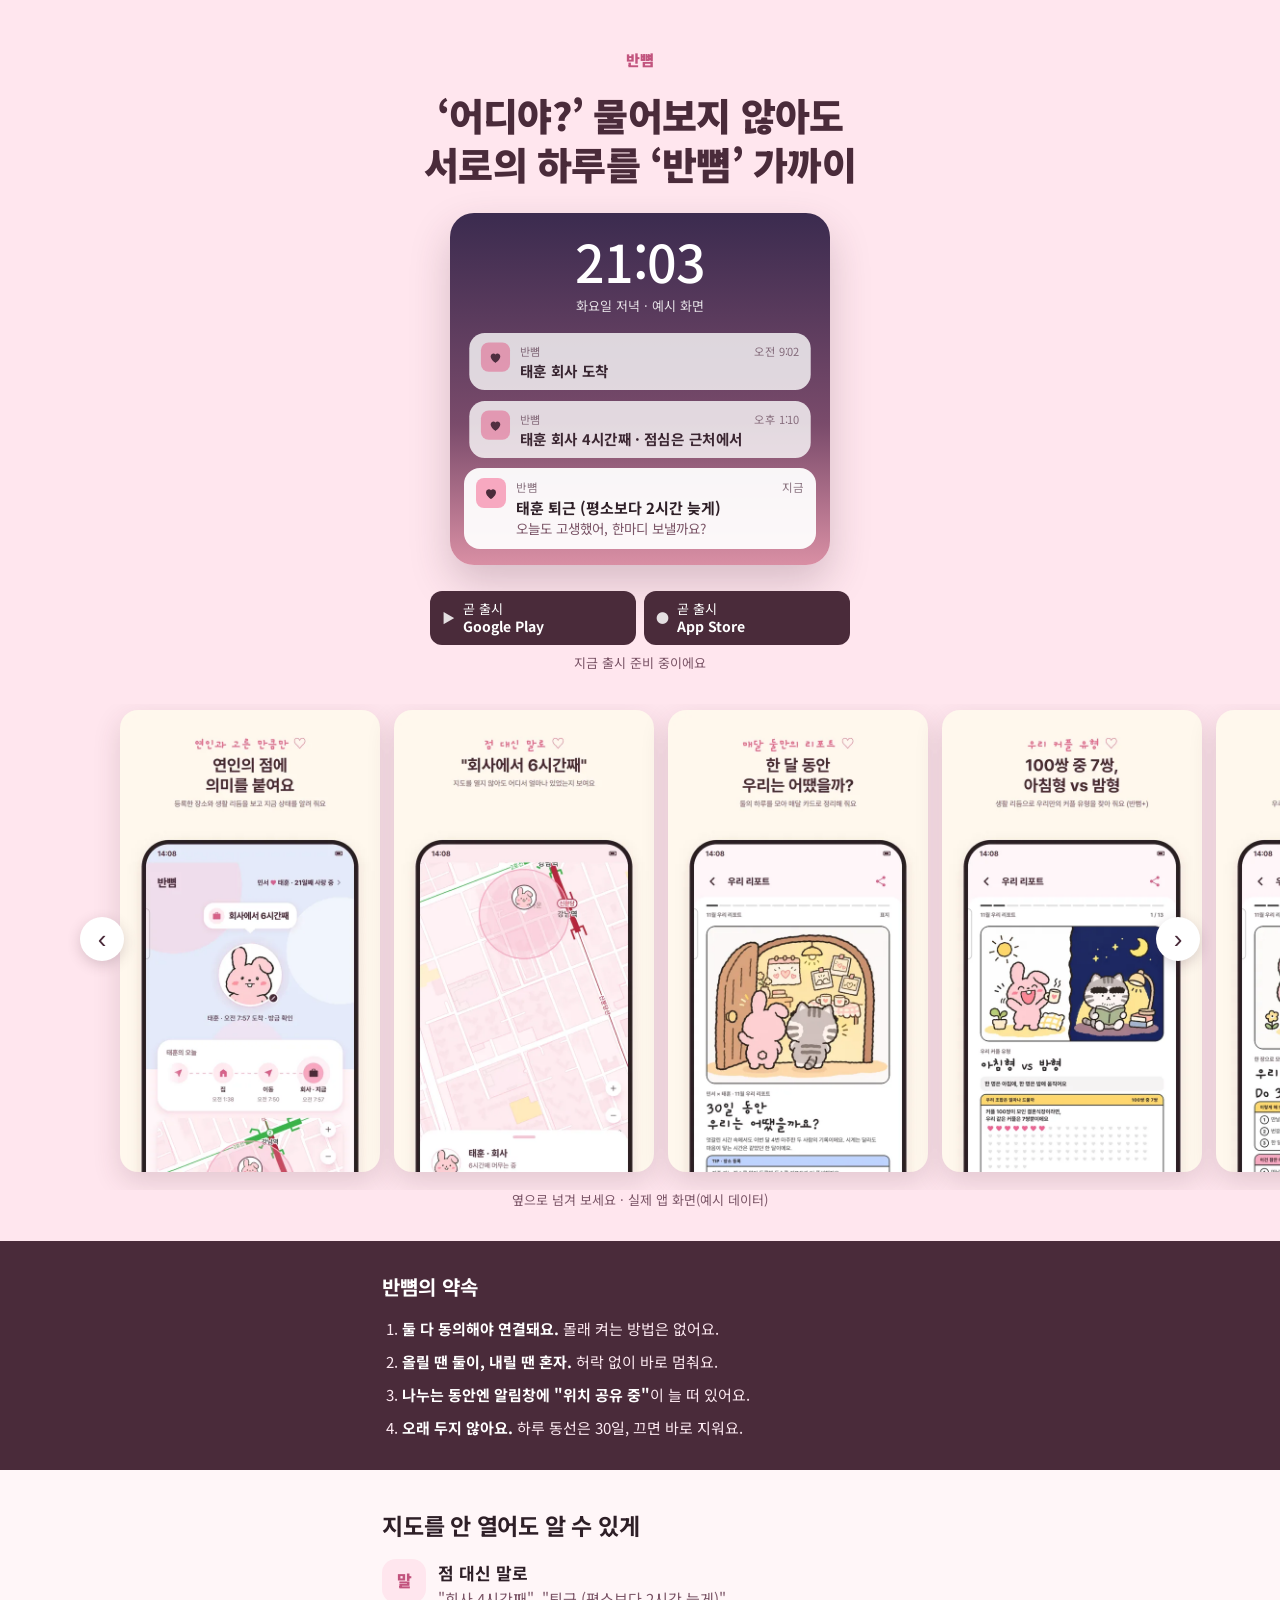
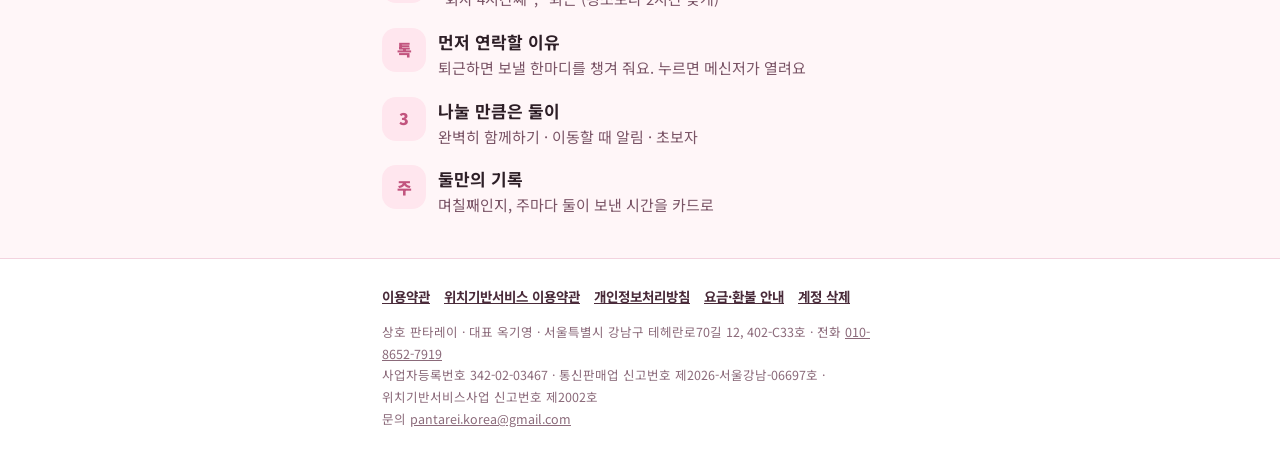
==== index.html @ 49ae957b "화면 줄 원래 자리로 (05-couple-app 40ef88d)" ====
<!doctype html>
<html lang="ko">
<head>
<meta charset="utf-8">
<meta name="viewport" content="width=device-width,initial-scale=1,viewport-fit=cover">
<title>반뼘 - 연인과 고른 만큼만 나누는 위치</title>
<meta name="description" content="연인과 서로 동의해 고른 만큼만 위치를 나눠요. 지도 위 점 대신 &quot;퇴근 (평소보다 2시간 늦게)&quot;처럼 말로 알려 줘요.">
<meta property="og:title" content="반뼘 - 연인과 고른 만큼만 나누는 위치">
<meta property="og:description" content="'어디야?' 물어보지 않아도 서로의 하루를 '반뼘' 가까이">
<meta property="og:url" content="https://banppyeom.co.kr/">
<meta property="og:type" content="website">
<meta name="theme-color" content="#FFE6EE">
<link rel="preconnect" href="https://fonts.googleapis.com">
<link rel="stylesheet" href="https://fonts.googleapis.com/css2?family=Noto+Sans+KR:wght@400;500;700;900&display=swap">
<style>
/* 반뼘 소개 첫 화면 (시안 'C+B 섞기' 추천안). 색은 앱 테마 A 마시멜로 핑크 */
:root{--bg:#FFF6F8;--hero:#FFE6EE;--ink:#2E1F27;--deep:#4A2B3A;--sub:#7A5466;--line:#F3D3DF;--accent:#C2547E;
  --sans:"Pretendard","Apple SD Gothic Neo","Noto Sans KR","Malgun Gothic",system-ui,sans-serif}
*{box-sizing:border-box}
html{color-scheme:light}
body{margin:0;background:var(--bg);color:var(--ink);font-family:var(--sans);font-size:16px;line-height:1.6;-webkit-text-size-adjust:100%;word-break:keep-all;overflow-wrap:break-word}
a{color:inherit}
.in{max-width:560px;margin:0 auto;padding-left:max(22px,env(safe-area-inset-left));padding-right:max(22px,env(safe-area-inset-right))}
h1,h2,p{margin:0}
.hero{background:var(--hero);text-align:center;overflow:hidden}
.hero .in{padding-top:48px}
.brand{font-weight:900;font-size:15px;color:var(--accent);margin-bottom:18px;letter-spacing:.02em}
h1{font-size:clamp(27px,6.6vw,38px);line-height:1.3;margin:0 0 24px;font-weight:900;letter-spacing:-.02em;color:var(--deep);text-wrap:balance}
.stores{display:flex;gap:8px;flex-wrap:wrap;max-width:420px;margin:0 auto}
.store{flex:1 1 140px;display:flex;align-items:center;gap:8px;border-radius:12px;padding:10px 12px;font-size:13px;line-height:1.25;background:var(--deep);color:#fff;text-align:left;cursor:default}
.store b{display:block;font-size:14px}
.store .si{flex:none;font-size:13px;opacity:.85}
.soon{font-size:13px;color:var(--sub);margin-top:8px}
.lock{max-width:380px;margin:4px auto 26px;border-radius:24px;padding:22px 14px 16px;background:linear-gradient(180deg,#3B2B4F,#7A4B6B 60%,#D98FA4);color:#fff;display:grid;gap:9px;box-shadow:0 18px 40px rgba(74,43,58,.22)}
.lock .clock{font-size:52px;font-weight:500;line-height:1;letter-spacing:-.02em}
.lock .date{font-size:13px;opacity:.85;margin-bottom:6px}
.push{background:rgba(255,255,255,.94);border-radius:16px;padding:10px 12px;display:grid;grid-template-columns:30px 1fr;gap:10px;text-align:left;color:var(--ink)}
.push.old{opacity:.84;transform:scale(.97)}
.push .ic{width:30px;height:30px;border-radius:8px;background:#F7A8C0;display:grid;place-items:center}
.push .t{font-size:11.5px;color:#8A7480;display:flex;justify-content:space-between}
.push .m{font-size:15px;font-weight:700;line-height:1.4}
.push .s{font-size:13.5px;color:var(--sub)}
.strip{margin-top:30px}
.strip{position:relative}
.track{list-style:none;margin:0;padding:6px max(22px,calc(50vw - 520px)) 18px;display:flex;gap:14px;overflow-x:auto;scroll-snap-type:x mandatory;scroll-padding-inline:max(22px,calc(50vw - 520px));-webkit-overflow-scrolling:touch;scrollbar-width:none;overscroll-behavior-x:contain}
.track::-webkit-scrollbar{display:none}
.track:focus-visible{outline:3px solid var(--accent);outline-offset:-3px}
.slide{flex:0 0 min(66vw,260px);scroll-snap-align:start}
.slide img{display:block;width:100%;height:auto;border-radius:18px;box-shadow:0 10px 28px rgba(74,43,58,.16);background:#FFF8F1}
.nav{position:absolute;top:calc(50% - 30px);width:44px;height:44px;border-radius:50%;border:0;background:#fff;color:var(--deep);font-size:26px;line-height:1;box-shadow:0 4px 14px rgba(74,43,58,.2);cursor:pointer;display:none}
.nav.prev{left:max(10px,calc(50vw - 560px))}.nav.next{right:max(10px,calc(50vw - 560px))}
.nav:focus-visible{outline:3px solid var(--accent)}
@media (hover:hover) and (min-width:720px){.nav{display:grid;place-items:center}}
.hint{font-size:13px;color:var(--sub);padding:0 22px 30px}
.phone{background:#FFF6F8;border:6px solid var(--ink);border-bottom:0;border-radius:28px 28px 0 0;overflow:hidden;width:min(280px,78vw);margin:32px auto 0;line-height:0}
.phone img{display:block;width:100%;height:auto}
.band{background:var(--deep);color:#FCE8F0}
.band .in{padding-top:30px;padding-bottom:30px}
.band h2{color:#fff;font-size:20px;margin-bottom:14px}
.band ol{margin:0;padding-left:20px;display:grid;gap:9px;font-size:15px}
.band b{color:#fff}
section .in{padding-top:40px;padding-bottom:40px}
section h2{font-size:23px;line-height:1.35;margin-bottom:18px;letter-spacing:-.01em;text-wrap:balance}
.feat{display:grid;gap:16px}
.f{display:grid;grid-template-columns:44px 1fr;gap:12px;align-items:start}
.f .ic{width:44px;height:44px;border-radius:14px;background:var(--hero);display:grid;place-items:center;font-weight:900;color:var(--accent)}
.f b{display:block;font-size:17px}
.f span{color:var(--sub);font-size:15px}
.shots{display:grid;grid-template-columns:1fr 1fr;gap:12px;margin-top:26px}
.shots figure{margin:0}
.shots img{display:block;width:100%;height:auto;border-radius:14px;border:1px solid var(--line);background:#fff}
.shots figcaption{font-size:13px;color:var(--sub);margin-top:6px;text-align:center}
.foot{background:#fff;color:#8B6A7A;border-top:1px solid var(--line);font-size:12.5px;line-height:1.75}
.foot .in{padding-top:26px;padding-bottom:max(36px,env(safe-area-inset-bottom))}
.foot .links{display:flex;flex-wrap:wrap;gap:4px 14px;margin-bottom:12px;font-weight:700;font-size:13.5px;color:var(--deep)}
</style>
</head>
<body>
<header class="hero">
  <div class="in">
    <p class="brand">반뼘</p>
    <h1>‘어디야?’ 물어보지 않아도<br>서로의 하루를 ‘반뼘’ 가까이</h1>
    <div class="lock" role="img" aria-label="잠금화면에 온 반뼘 알림 예시: 오전 9시 2분 태훈 회사 도착, 오후 1시 10분 태훈 회사 4시간째, 지금 태훈 퇴근 평소보다 2시간 늦게, 오늘도 고생했어 한마디 보낼까요">
      <p class="clock">21:03</p><p class="date">화요일 저녁 · 예시 화면</p>
      <div class="push old"><div class="ic"><svg width="16" height="16" viewBox="0 0 24 24" aria-hidden="true"><path fill="#4A2B3A" d="M12 21s-7.5-4.6-7.5-10.2A4.3 4.3 0 0 1 12 8a4.3 4.3 0 0 1 7.5 2.8C19.5 16.4 12 21 12 21z"/></svg></div><div><div class="t"><span>반뼘</span><span>오전 9:02</span></div><p class="m">태훈 회사 도착</p></div></div>
      <div class="push old"><div class="ic"><svg width="16" height="16" viewBox="0 0 24 24" aria-hidden="true"><path fill="#4A2B3A" d="M12 21s-7.5-4.6-7.5-10.2A4.3 4.3 0 0 1 12 8a4.3 4.3 0 0 1 7.5 2.8C19.5 16.4 12 21 12 21z"/></svg></div><div><div class="t"><span>반뼘</span><span>오후 1:10</span></div><p class="m">태훈 회사 4시간째 · 점심은 근처에서</p></div></div>
      <div class="push"><div class="ic"><svg width="16" height="16" viewBox="0 0 24 24" aria-hidden="true"><path fill="#4A2B3A" d="M12 21s-7.5-4.6-7.5-10.2A4.3 4.3 0 0 1 12 8a4.3 4.3 0 0 1 7.5 2.8C19.5 16.4 12 21 12 21z"/></svg></div><div><div class="t"><span>반뼘</span><span>지금</span></div><p class="m">태훈 퇴근 (평소보다 2시간 늦게)</p><p class="s">오늘도 고생했어, 한마디 보낼까요?</p></div></div>
    </div>
    <div class="stores">
      <div class="store" aria-disabled="true"><span class="si">▶</span><span>곧 출시<b>Google Play</b></span></div>
      <div class="store" aria-disabled="true"><span class="si">●</span><span>곧 출시<b>App Store</b></span></div>
    </div>
    <p class="soon">지금 출시 준비 중이에요</p>
  </div>
  <div class="strip" aria-label="반뼘 화면 둘러보기">
    <ul class="track" id="track" tabindex="0">
      <li class="slide"><img src="img/slide-01.webp" width="540" height="960" alt="연인의 점에 의미를 붙여요 - 홈 화면"></li>
      <li class="slide"><img src="img/slide-02.webp" width="540" height="960" alt=""회사에서 6시간째" - 점 대신 말로"></li>
      <li class="slide"><img src="img/slide-03.webp" width="540" height="960" alt="한 달 동안 우리는 어땠을까? - 매달 둘만의 리포트"></li>
      <li class="slide"><img src="img/slide-04.webp" width="540" height="960" alt="100쌍 중 7쌍, 아침형 vs 밤형 - 우리 커플 유형" loading="lazy"></li>
      <li class="slide"><img src="img/slide-05.webp" width="540" height="960" alt="이렇게 해 보고, 이건 잠깐 미뤄요 - 우리에게 맞는 팁" loading="lazy"></li>
      <li class="slide"><img src="img/slide-06.webp" width="540" height="960" alt="탕수육 나오면 부먹? 찍먹? - 둘이 게임" loading="lazy"></li>
      <li class="slide"><img src="img/slide-07.webp" width="540" height="960" alt="얼마나 나눌지 둘이 같이 골라요 - 공유 모드" loading="lazy"></li>
      <li class="slide"><img src="img/slide-08.webp" width="540" height="960" alt="멈추는 건 허락 없이 바로 - 위치 공유 멈추기" loading="lazy"></li>
    </ul>
    <button class="nav prev" type="button" aria-label="이전 화면" data-d="-1">‹</button>
    <button class="nav next" type="button" aria-label="다음 화면" data-d="1">›</button>
  </div>
  <p class="hint">옆으로 넘겨 보세요 · 실제 앱 화면(예시 데이터)</p>
</header>

<div class="band">
  <div class="in">
    <h2>반뼘의 약속</h2>
    <ol>
      <li><b>둘 다 동의해야 연결돼요.</b> 몰래 켜는 방법은 없어요.</li>
      <li><b>올릴 땐 둘이, 내릴 땐 혼자.</b> 허락 없이 바로 멈춰요.</li>
      <li><b>나누는 동안엔 알림창에 "위치 공유 중"</b>이 늘 떠 있어요.</li>
      <li><b>오래 두지 않아요.</b> 하루 동선은 30일, 끄면 바로 지워요.</li>
    </ol>
  </div>
</div>

<main>
<section>
  <div class="in">
    <h2>지도를 안 열어도 알 수 있게</h2>
    <div class="feat">
      <div class="f"><div class="ic">말</div><div><b>점 대신 말로</b><span>"회사 4시간째", "퇴근 (평소보다 2시간 늦게)"</span></div></div>
      <div class="f"><div class="ic">톡</div><div><b>먼저 연락할 이유</b><span>퇴근하면 보낼 한마디를 챙겨 줘요. 누르면 메신저가 열려요</span></div></div>
      <div class="f"><div class="ic">3</div><div><b>나눌 만큼은 둘이</b><span>완벽히 함께하기 · 이동할 때 알림 · 초보자</span></div></div>
      <div class="f"><div class="ic">주</div><div><b>둘만의 기록</b><span>며칠째인지, 주마다 둘이 보낸 시간을 카드로</span></div></div>
    </div>
  </div>
</section>
</main>

<footer class="foot" id="support">
  <div class="in">
    <div class="links"><a href="terms.html">이용약관</a><a href="location-terms.html">위치기반서비스 이용약관</a><a href="privacy.html">개인정보처리방침</a><a href="pricing.html">요금·환불 안내</a><a href="delete-account.html">계정 삭제</a></div>
    상호 판타레이 · 대표 옥기영 · 서울특별시 강남구 테헤란로70길 12, 402-C33호 · 전화 <a href="tel:01086527919">010-8652-7919</a><br>
    사업자등록번호 342-02-03467 · 통신판매업 신고번호 제2026-서울강남-06697호 · 위치기반서비스사업 신고번호 제2002호<br>
    문의 <a href="mailto:pantarei.korea@gmail.com">pantarei.korea@gmail.com</a>
  </div>
</footer>
<script>
// 화면 줄: 화살표로 한 장씩 넘기기 (PC). 폰은 손가락으로 밀기
(function(){var t=document.getElementById('track');if(!t)return;
document.querySelectorAll('.nav').forEach(function(b){b.addEventListener('click',function(){
var w=t.querySelector('.slide').getBoundingClientRect().width+14;t.scrollBy({left:w*Number(b.dataset.d),behavior:'smooth'});});});})();
</script>
</body>
</html>
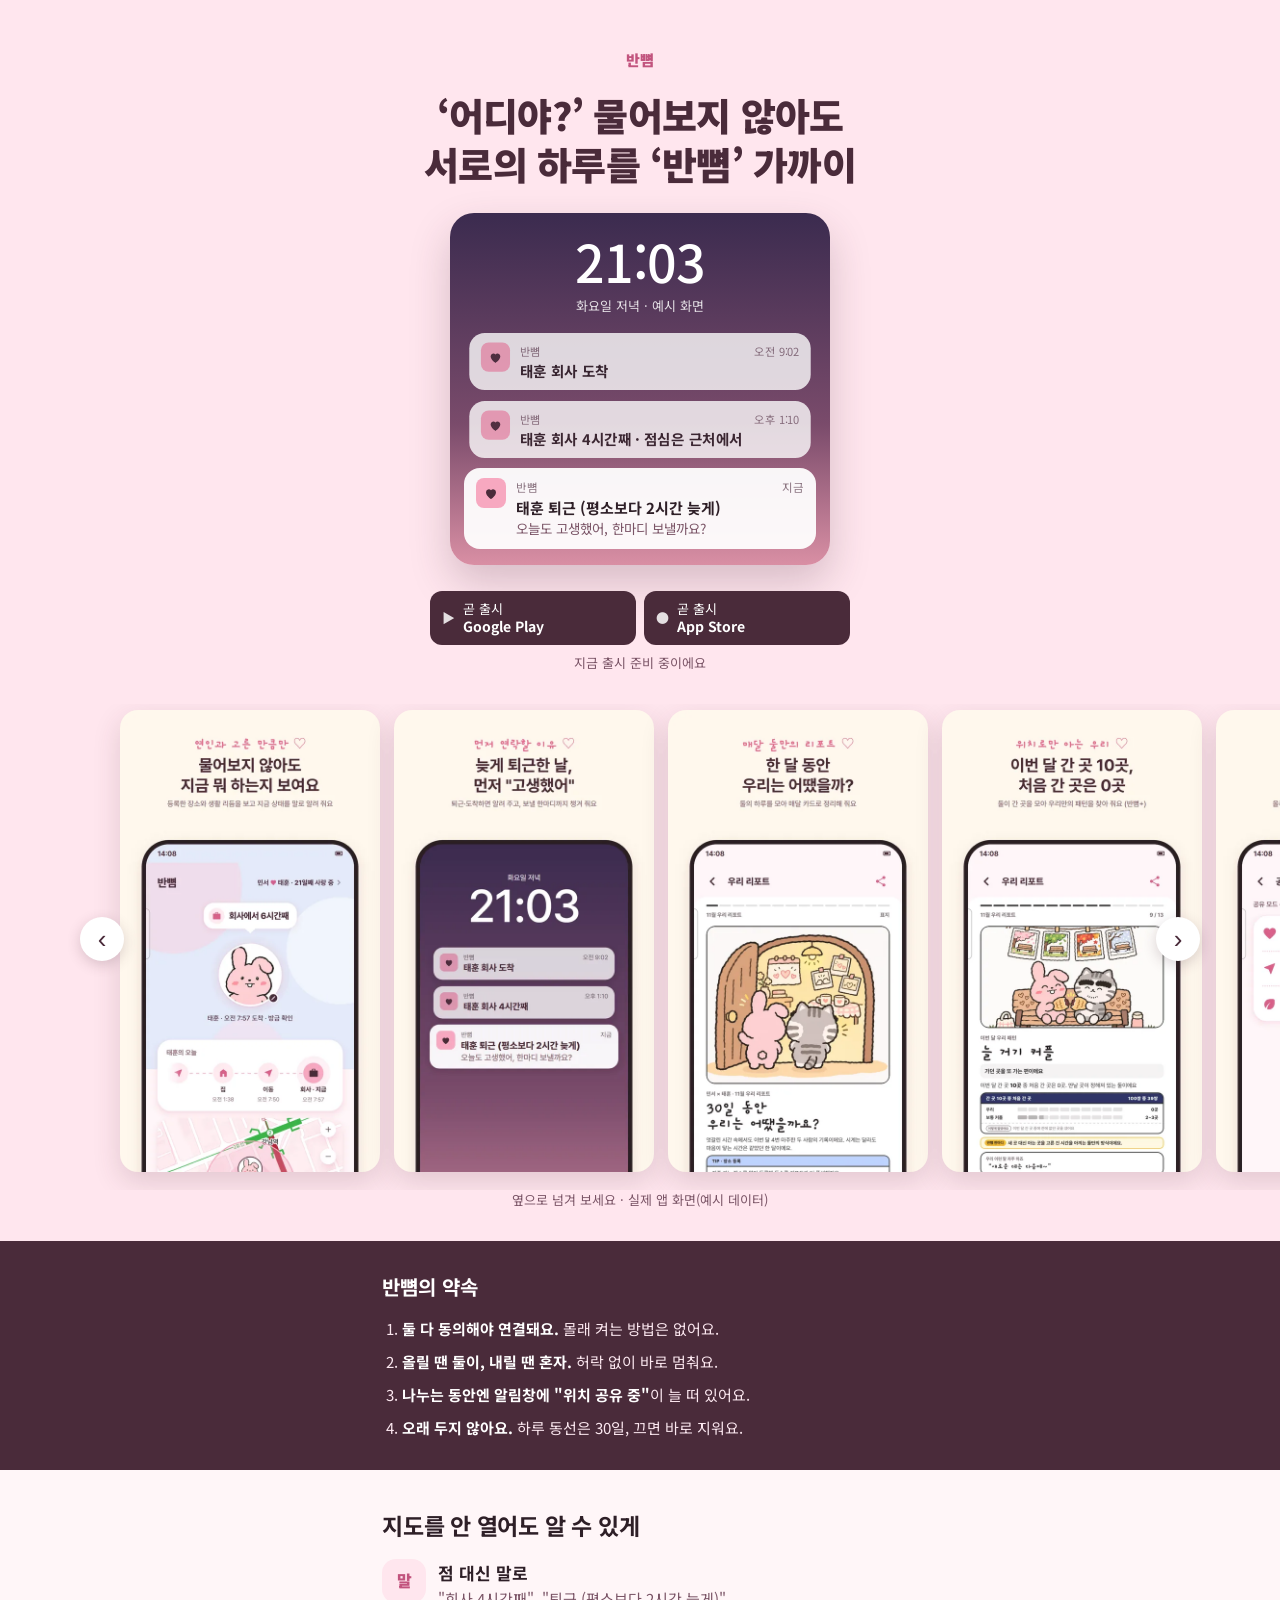
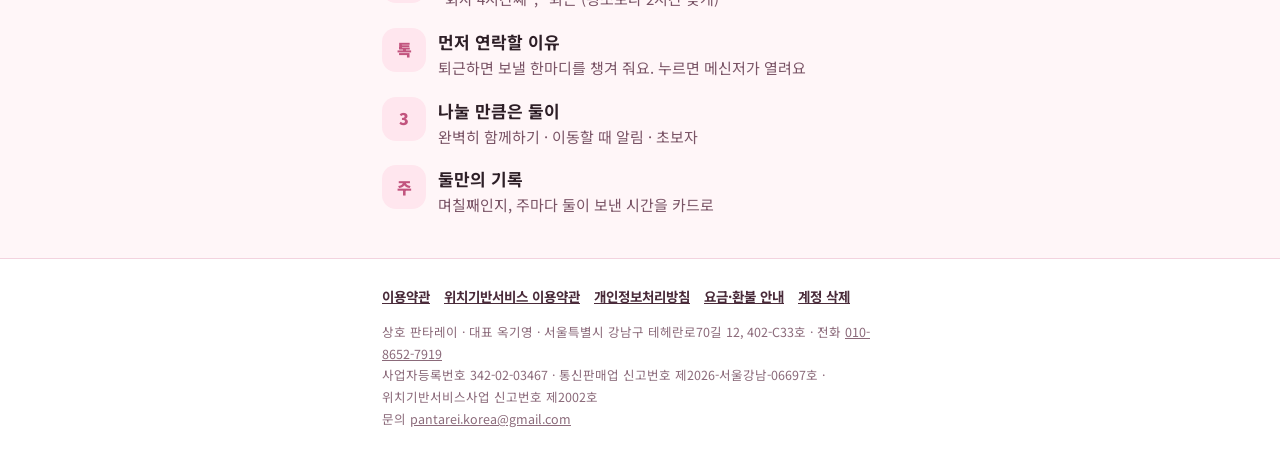
==== commit 23aca25e: "화면 줄 6장 교체 (05-couple-app 418ca25)" ====
--- a/index.html
+++ b/index.html
@@ -94,14 +94,12 @@
   </div>
   <div class="strip" aria-label="반뼘 화면 둘러보기">
     <ul class="track" id="track" tabindex="0">
-      <li class="slide"><img src="img/slide-01.webp" width="540" height="960" alt="연인의 점에 의미를 붙여요 - 홈 화면"></li>
-      <li class="slide"><img src="img/slide-02.webp" width="540" height="960" alt=""회사에서 6시간째" - 점 대신 말로"></li>
-      <li class="slide"><img src="img/slide-03.webp" width="540" height="960" alt="한 달 동안 우리는 어땠을까? - 매달 둘만의 리포트"></li>
-      <li class="slide"><img src="img/slide-04.webp" width="540" height="960" alt="100쌍 중 7쌍, 아침형 vs 밤형 - 우리 커플 유형" loading="lazy"></li>
-      <li class="slide"><img src="img/slide-05.webp" width="540" height="960" alt="이렇게 해 보고, 이건 잠깐 미뤄요 - 우리에게 맞는 팁" loading="lazy"></li>
-      <li class="slide"><img src="img/slide-06.webp" width="540" height="960" alt="탕수육 나오면 부먹? 찍먹? - 둘이 게임" loading="lazy"></li>
-      <li class="slide"><img src="img/slide-07.webp" width="540" height="960" alt="얼마나 나눌지 둘이 같이 골라요 - 공유 모드" loading="lazy"></li>
-      <li class="slide"><img src="img/slide-08.webp" width="540" height="960" alt="멈추는 건 허락 없이 바로 - 위치 공유 멈추기" loading="lazy"></li>
+      <li class="slide"><img src="img/s2-a.webp" width="540" height="960" alt="물어보지 않아도 지금 뭐 하는지 보여요 - 홈 화면"></li>
+      <li class="slide"><img src="img/s2-b.webp" width="540" height="960" alt="늦게 퇴근한 날, 먼저 &quot;고생했어&quot; - 잠금화면 알림"></li>
+      <li class="slide"><img src="img/s2-c.webp" width="540" height="960" alt="한 달 동안 우리는 어땠을까? - 매달 둘만의 리포트"></li>
+      <li class="slide"><img src="img/s2-d.webp" width="540" height="960" alt="이번 달 간 곳 10곳, 처음 간 곳은 0곳 - 위치 리포트" loading="lazy"></li>
+      <li class="slide"><img src="img/s2-e.webp" width="540" height="960" alt="얼마나 나눌지 둘이 같이 골라요 - 공유 모드" loading="lazy"></li>
+      <li class="slide"><img src="img/s2-f.webp" width="540" height="960" alt="멈추는 건 허락 없이 바로 - 위치 공유 멈추기" loading="lazy"></li>
     </ul>
     <button class="nav prev" type="button" aria-label="이전 화면" data-d="-1">‹</button>
     <button class="nav next" type="button" aria-label="다음 화면" data-d="1">›</button>
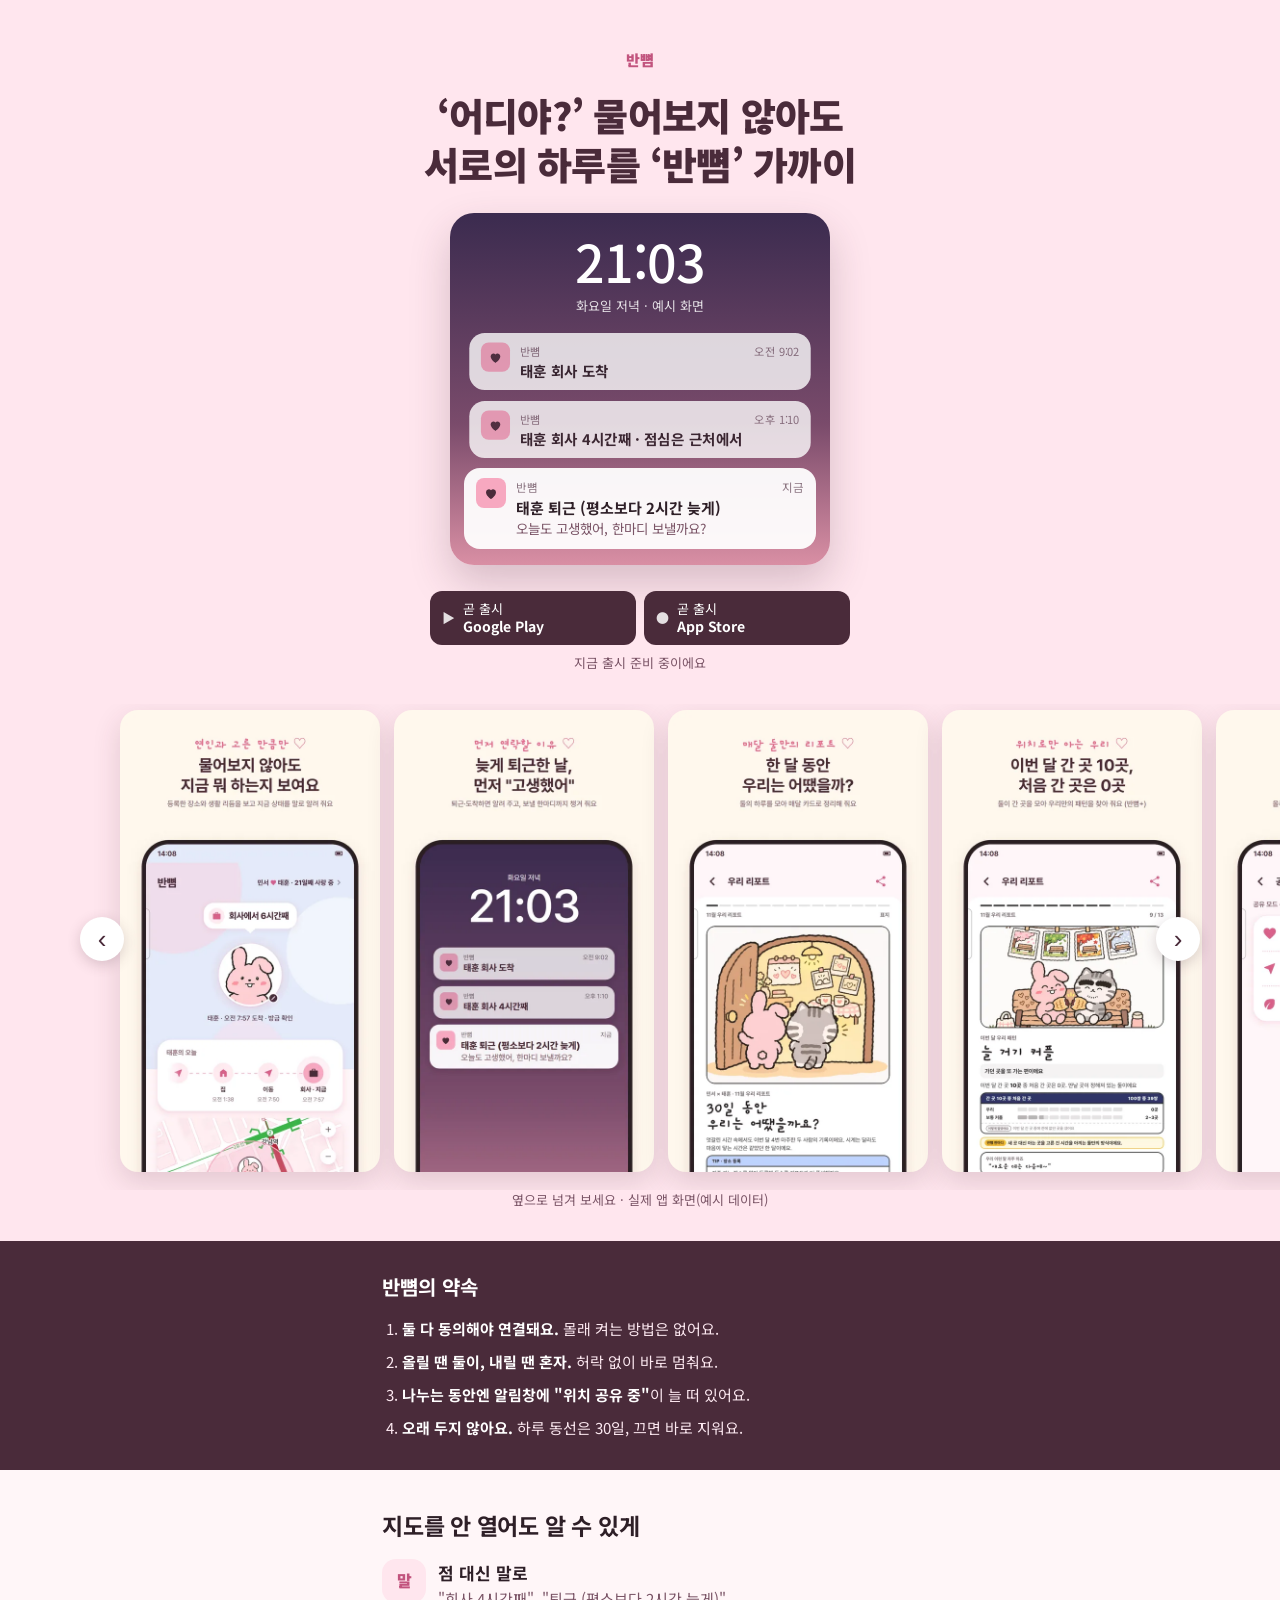
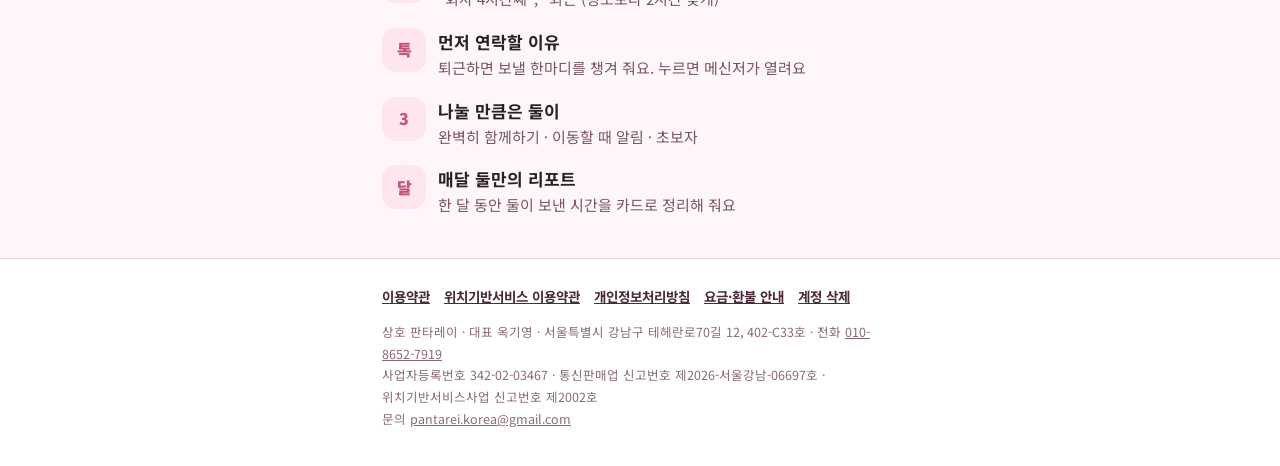
==== commit e76c7fe3: "기능 소개: 주마다 → 매달 리포트" ====
--- a/index.html
+++ b/index.html
@@ -100,6 +100,7 @@
       <li class="slide"><img src="img/s2-d.webp" width="540" height="960" alt="이번 달 간 곳 10곳, 처음 간 곳은 0곳 - 위치 리포트" loading="lazy"></li>
       <li class="slide"><img src="img/s2-e.webp" width="540" height="960" alt="얼마나 나눌지 둘이 같이 골라요 - 공유 모드" loading="lazy"></li>
       <li class="slide"><img src="img/s2-f.webp" width="540" height="960" alt="멈추는 건 허락 없이 바로 - 위치 공유 멈추기" loading="lazy"></li>
+      <li class="slide"><img src="img/s2-g.webp" width="540" height="960" alt="부먹? 찍먹? 둘 다 고르면 열려요 - 둘이 게임 결과" loading="lazy"></li>
     </ul>
     <button class="nav prev" type="button" aria-label="이전 화면" data-d="-1">‹</button>
     <button class="nav next" type="button" aria-label="다음 화면" data-d="1">›</button>
@@ -127,7 +128,7 @@
       <div class="f"><div class="ic">말</div><div><b>점 대신 말로</b><span>"회사 4시간째", "퇴근 (평소보다 2시간 늦게)"</span></div></div>
       <div class="f"><div class="ic">톡</div><div><b>먼저 연락할 이유</b><span>퇴근하면 보낼 한마디를 챙겨 줘요. 누르면 메신저가 열려요</span></div></div>
       <div class="f"><div class="ic">3</div><div><b>나눌 만큼은 둘이</b><span>완벽히 함께하기 · 이동할 때 알림 · 초보자</span></div></div>
-      <div class="f"><div class="ic">주</div><div><b>둘만의 기록</b><span>며칠째인지, 주마다 둘이 보낸 시간을 카드로</span></div></div>
+      <div class="f"><div class="ic">달</div><div><b>매달 둘만의 리포트</b><span>한 달 동안 둘이 보낸 시간을 카드로 정리해 줘요</span></div></div>
     </div>
   </div>
 </section>
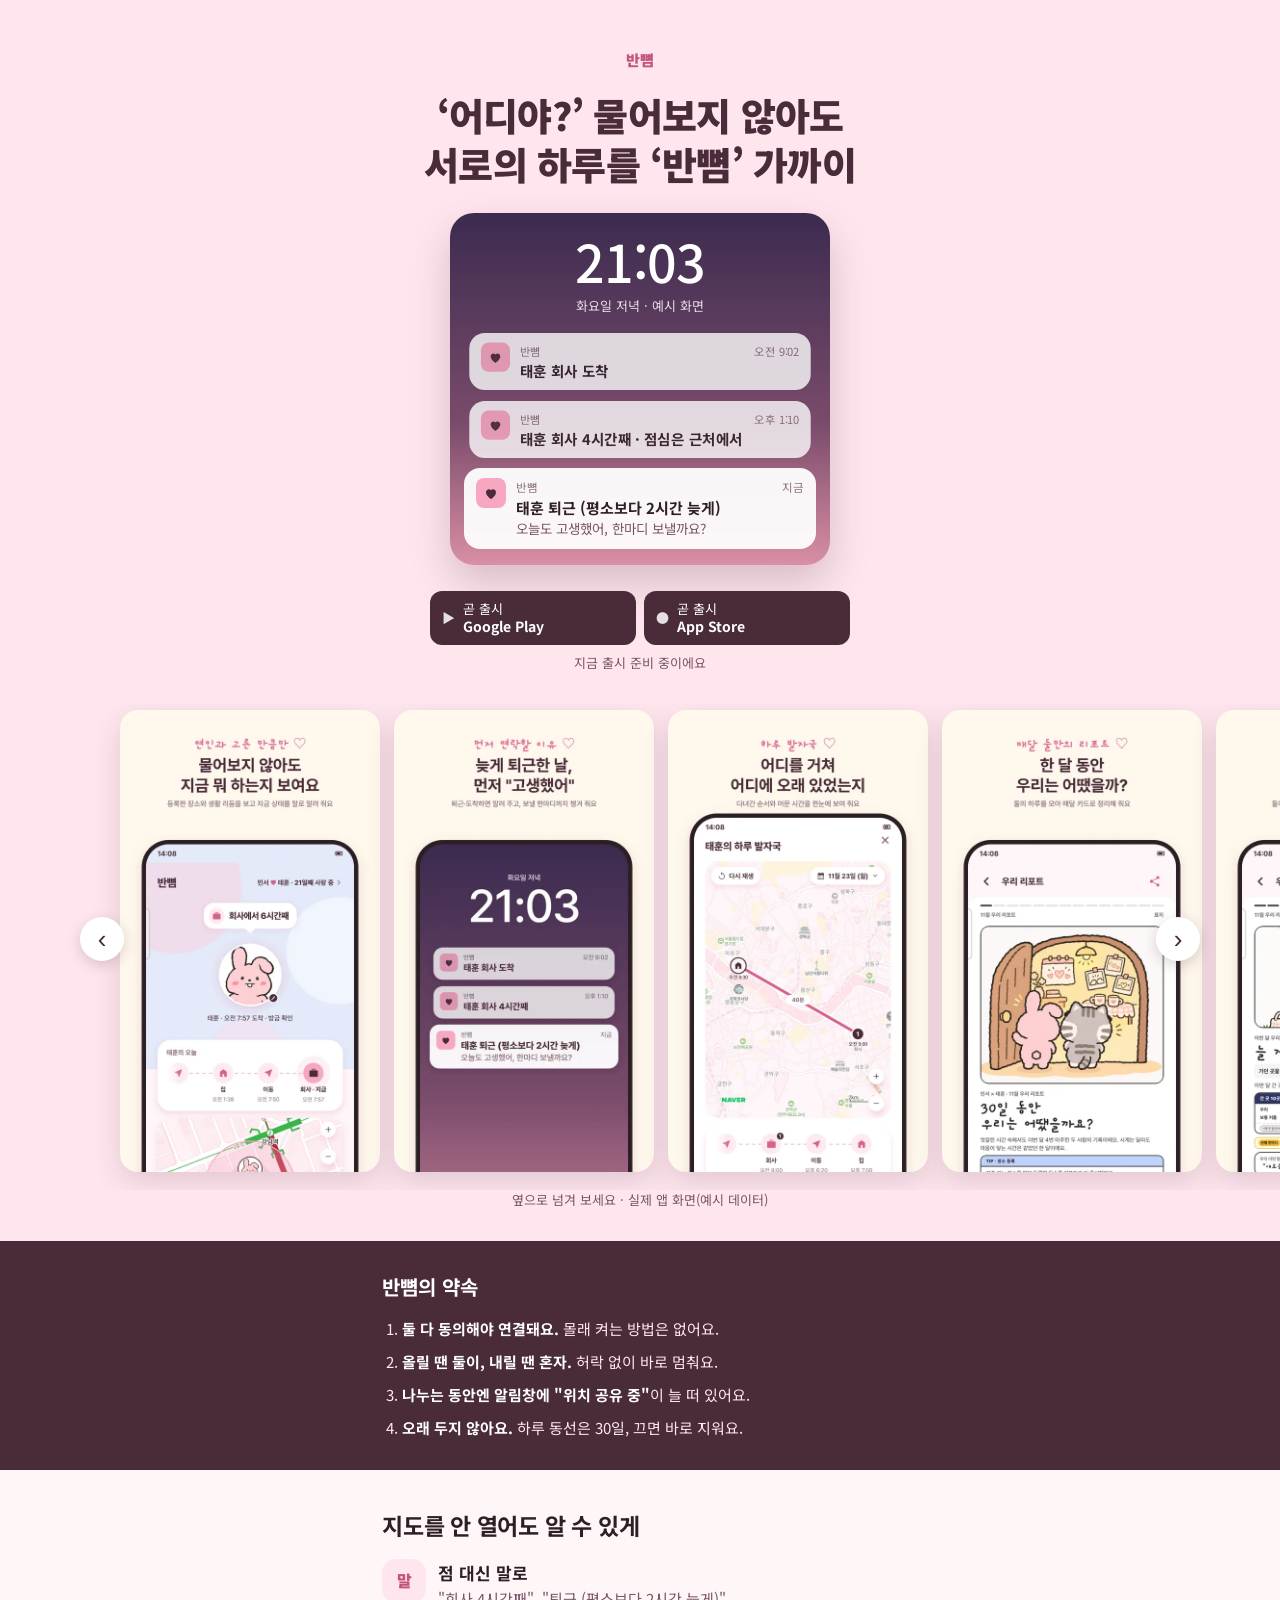
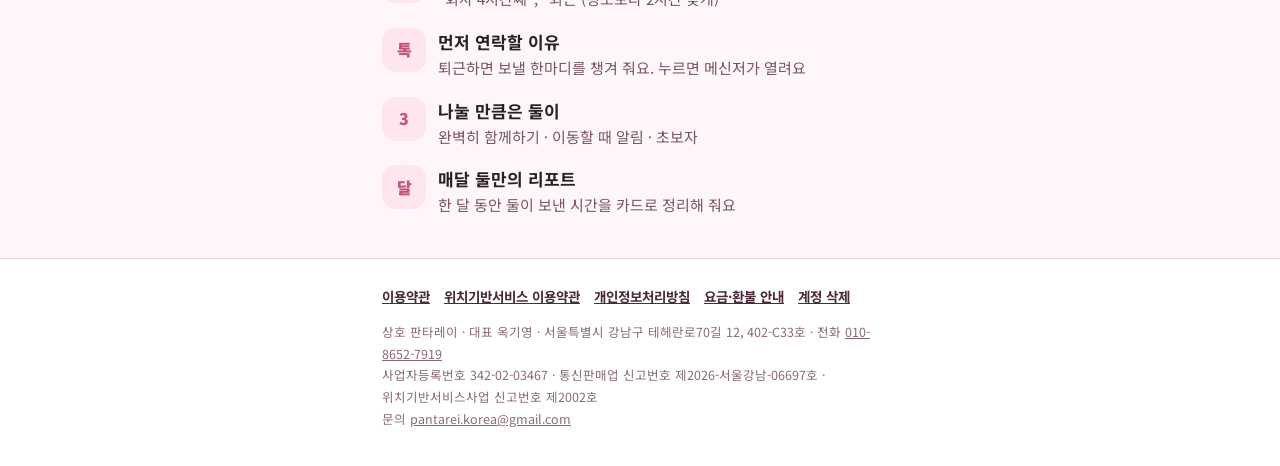
==== commit 535c763d: "화면 줄 8장: 하루 발자국 추가" ====
--- a/index.html
+++ b/index.html
@@ -96,7 +96,8 @@
     <ul class="track" id="track" tabindex="0">
       <li class="slide"><img src="img/s2-a.webp" width="540" height="960" alt="물어보지 않아도 지금 뭐 하는지 보여요 - 홈 화면"></li>
       <li class="slide"><img src="img/s2-b.webp" width="540" height="960" alt="늦게 퇴근한 날, 먼저 &quot;고생했어&quot; - 잠금화면 알림"></li>
-      <li class="slide"><img src="img/s2-c.webp" width="540" height="960" alt="한 달 동안 우리는 어땠을까? - 매달 둘만의 리포트"></li>
+      <li class="slide"><img src="img/s2-h.webp" width="540" height="960" alt="어디를 거쳐 어디에 오래 있었는지 - 하루 발자국" loading="lazy"></li>
+      <li class="slide"><img src="img/s2-c.webp" width="540" height="960" alt="한 달 동안 우리는 어땠을까? - 매달 둘만의 리포트" loading="lazy"></li>
       <li class="slide"><img src="img/s2-d.webp" width="540" height="960" alt="이번 달 간 곳 10곳, 처음 간 곳은 0곳 - 위치 리포트" loading="lazy"></li>
       <li class="slide"><img src="img/s2-e.webp" width="540" height="960" alt="얼마나 나눌지 둘이 같이 골라요 - 공유 모드" loading="lazy"></li>
       <li class="slide"><img src="img/s2-f.webp" width="540" height="960" alt="멈추는 건 허락 없이 바로 - 위치 공유 멈추기" loading="lazy"></li>
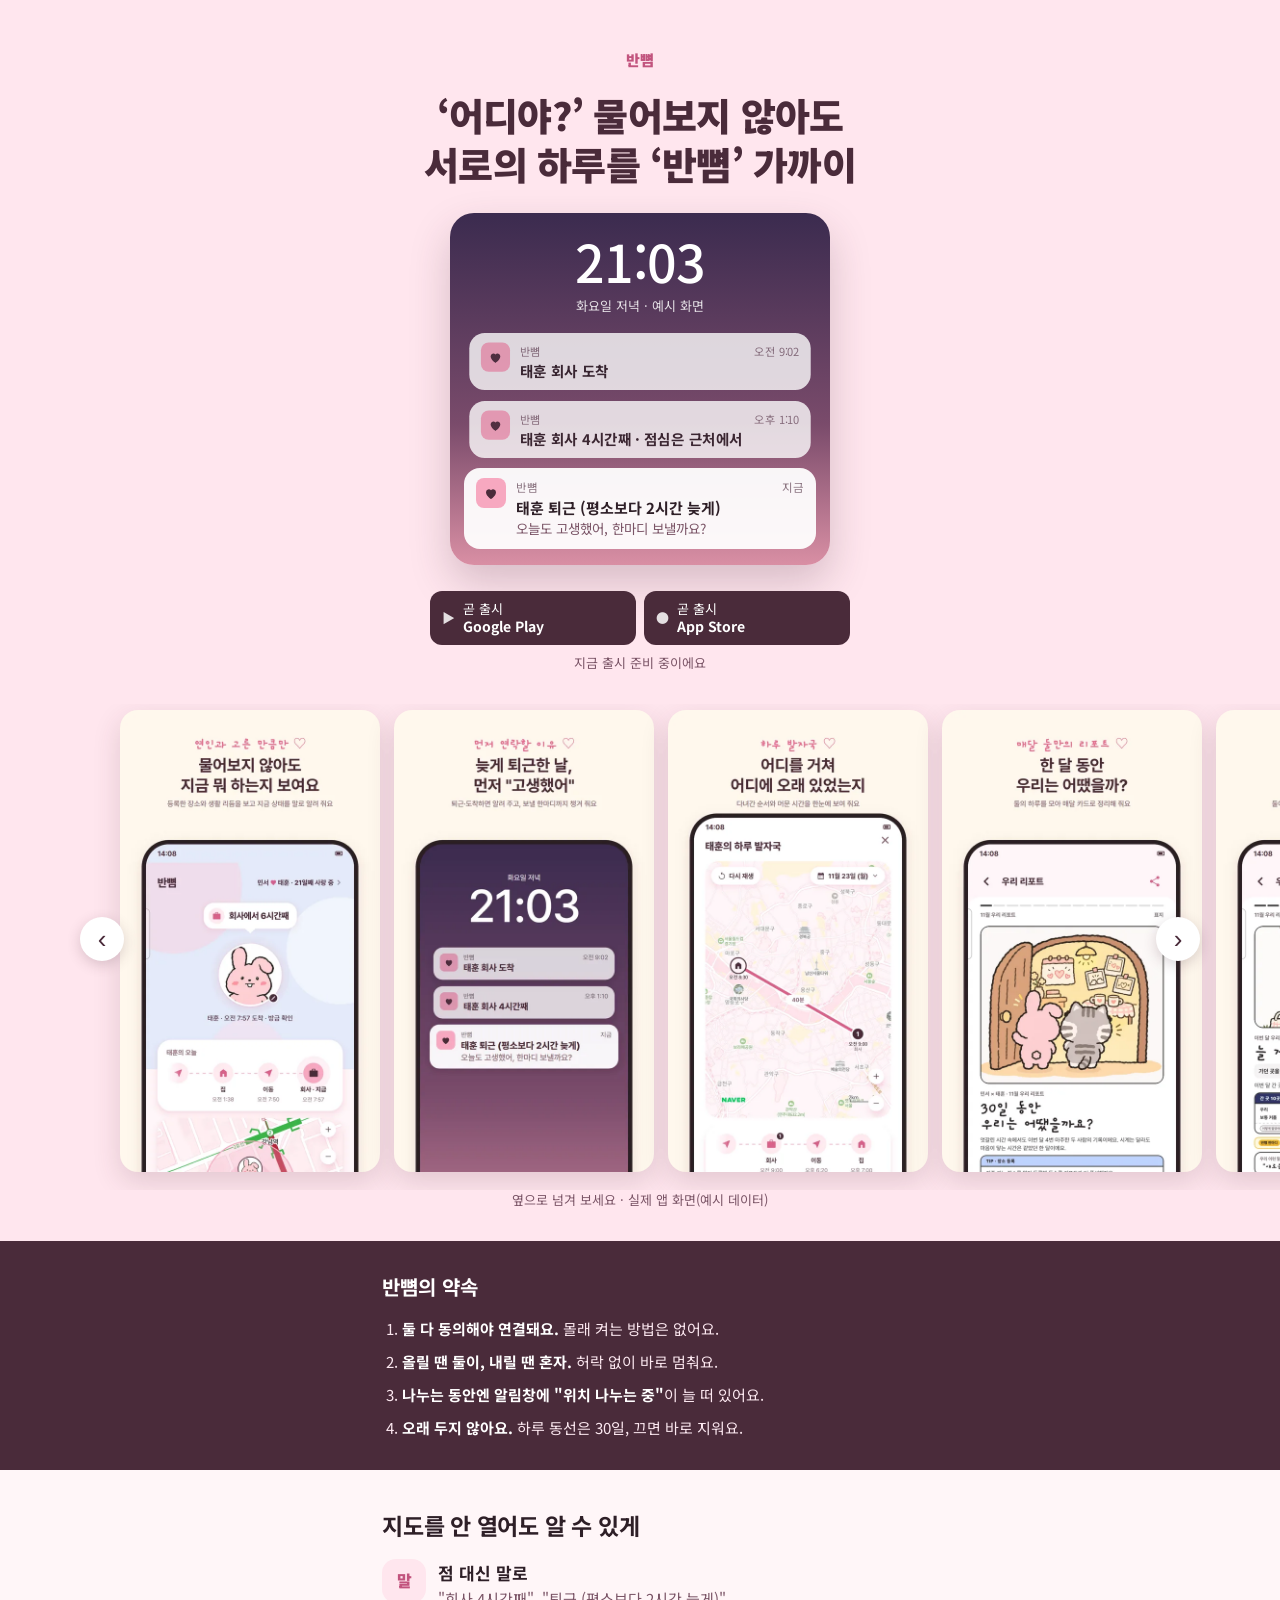
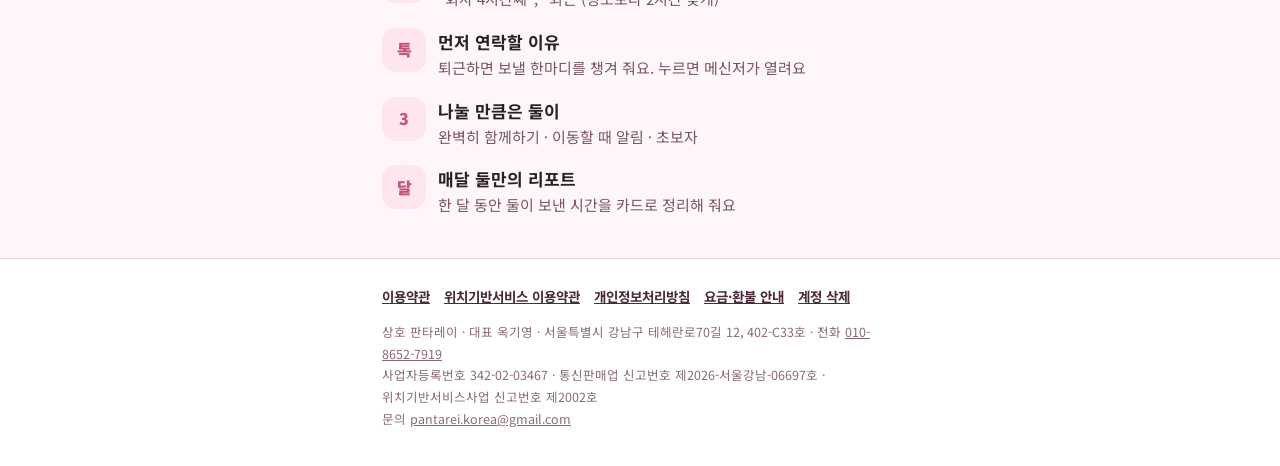
==== commit 9f315a71: "웹 정책 vc8 공개: 시행일 2026-12-01, 처리방침 Meta 줄, 요금 안내·약관·탈퇴·초대 (본 저장소 be5e580)" ====
--- a/index.html
+++ b/index.html
@@ -100,7 +100,7 @@
       <li class="slide"><img src="img/s2-c.webp" width="540" height="960" alt="한 달 동안 우리는 어땠을까? - 매달 둘만의 리포트" loading="lazy"></li>
       <li class="slide"><img src="img/s2-d.webp" width="540" height="960" alt="이번 달 간 곳 10곳, 처음 간 곳은 0곳 - 위치 리포트" loading="lazy"></li>
       <li class="slide"><img src="img/s2-e.webp" width="540" height="960" alt="얼마나 나눌지 둘이 같이 골라요 - 공유 모드" loading="lazy"></li>
-      <li class="slide"><img src="img/s2-f.webp" width="540" height="960" alt="멈추는 건 허락 없이 바로 - 위치 공유 멈추기" loading="lazy"></li>
+      <li class="slide"><img src="img/s2-f.webp" width="540" height="960" alt="멈추는 건 허락 없이 바로 - 위치 나누기 멈추기" loading="lazy"></li>
       <li class="slide"><img src="img/s2-g.webp" width="540" height="960" alt="부먹? 찍먹? 둘 다 고르면 열려요 - 둘이 게임 결과" loading="lazy"></li>
     </ul>
     <button class="nav prev" type="button" aria-label="이전 화면" data-d="-1">‹</button>
@@ -115,7 +115,7 @@
     <ol>
       <li><b>둘 다 동의해야 연결돼요.</b> 몰래 켜는 방법은 없어요.</li>
       <li><b>올릴 땐 둘이, 내릴 땐 혼자.</b> 허락 없이 바로 멈춰요.</li>
-      <li><b>나누는 동안엔 알림창에 "위치 공유 중"</b>이 늘 떠 있어요.</li>
+      <li><b>나누는 동안엔 알림창에 "위치 나누는 중"</b>이 늘 떠 있어요.</li>
       <li><b>오래 두지 않아요.</b> 하루 동선은 30일, 끄면 바로 지워요.</li>
     </ol>
   </div>
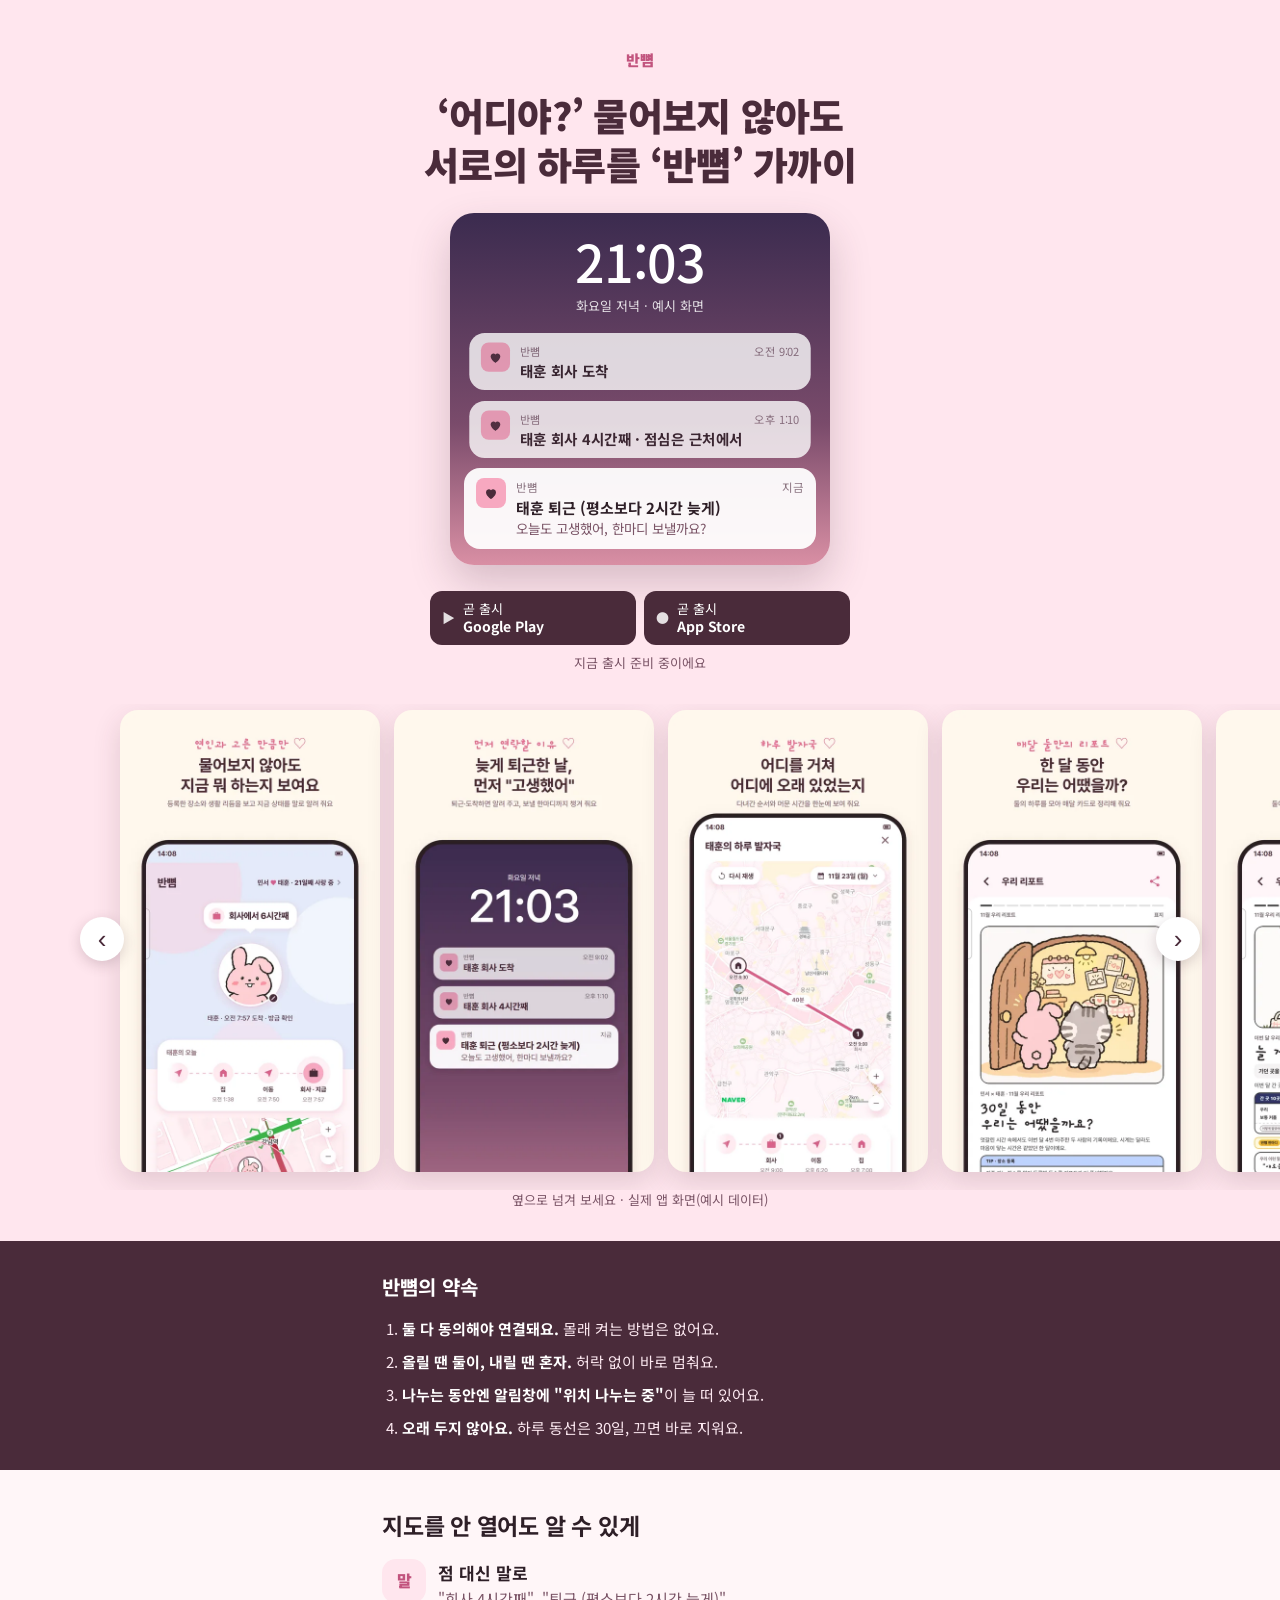
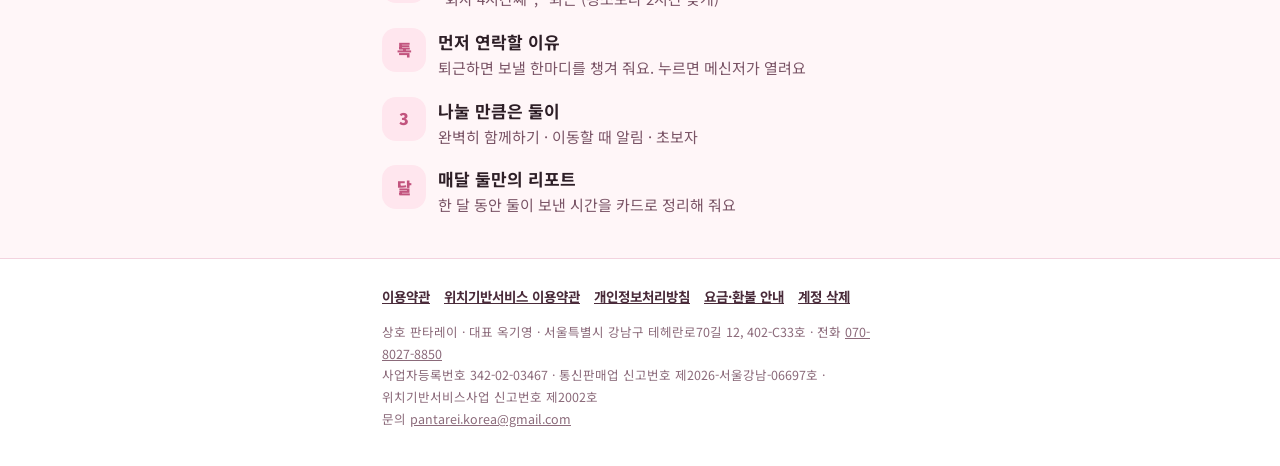
==== commit d037f203: "바닥글 전화번호를 사업용 070 번호로 (6쪽, 본 저장소 bc8575b)" ====
--- a/index.html
+++ b/index.html
@@ -138,7 +138,7 @@
 <footer class="foot" id="support">
   <div class="in">
     <div class="links"><a href="terms.html">이용약관</a><a href="location-terms.html">위치기반서비스 이용약관</a><a href="privacy.html">개인정보처리방침</a><a href="pricing.html">요금·환불 안내</a><a href="delete-account.html">계정 삭제</a></div>
-    상호 판타레이 · 대표 옥기영 · 서울특별시 강남구 테헤란로70길 12, 402-C33호 · 전화 <a href="tel:01086527919">010-8652-7919</a><br>
+    상호 판타레이 · 대표 옥기영 · 서울특별시 강남구 테헤란로70길 12, 402-C33호 · 전화 <a href="tel:07080278850">070-8027-8850</a><br>
     사업자등록번호 342-02-03467 · 통신판매업 신고번호 제2026-서울강남-06697호 · 위치기반서비스사업 신고번호 제2002호<br>
     문의 <a href="mailto:pantarei.korea@gmail.com">pantarei.korea@gmail.com</a>
   </div>
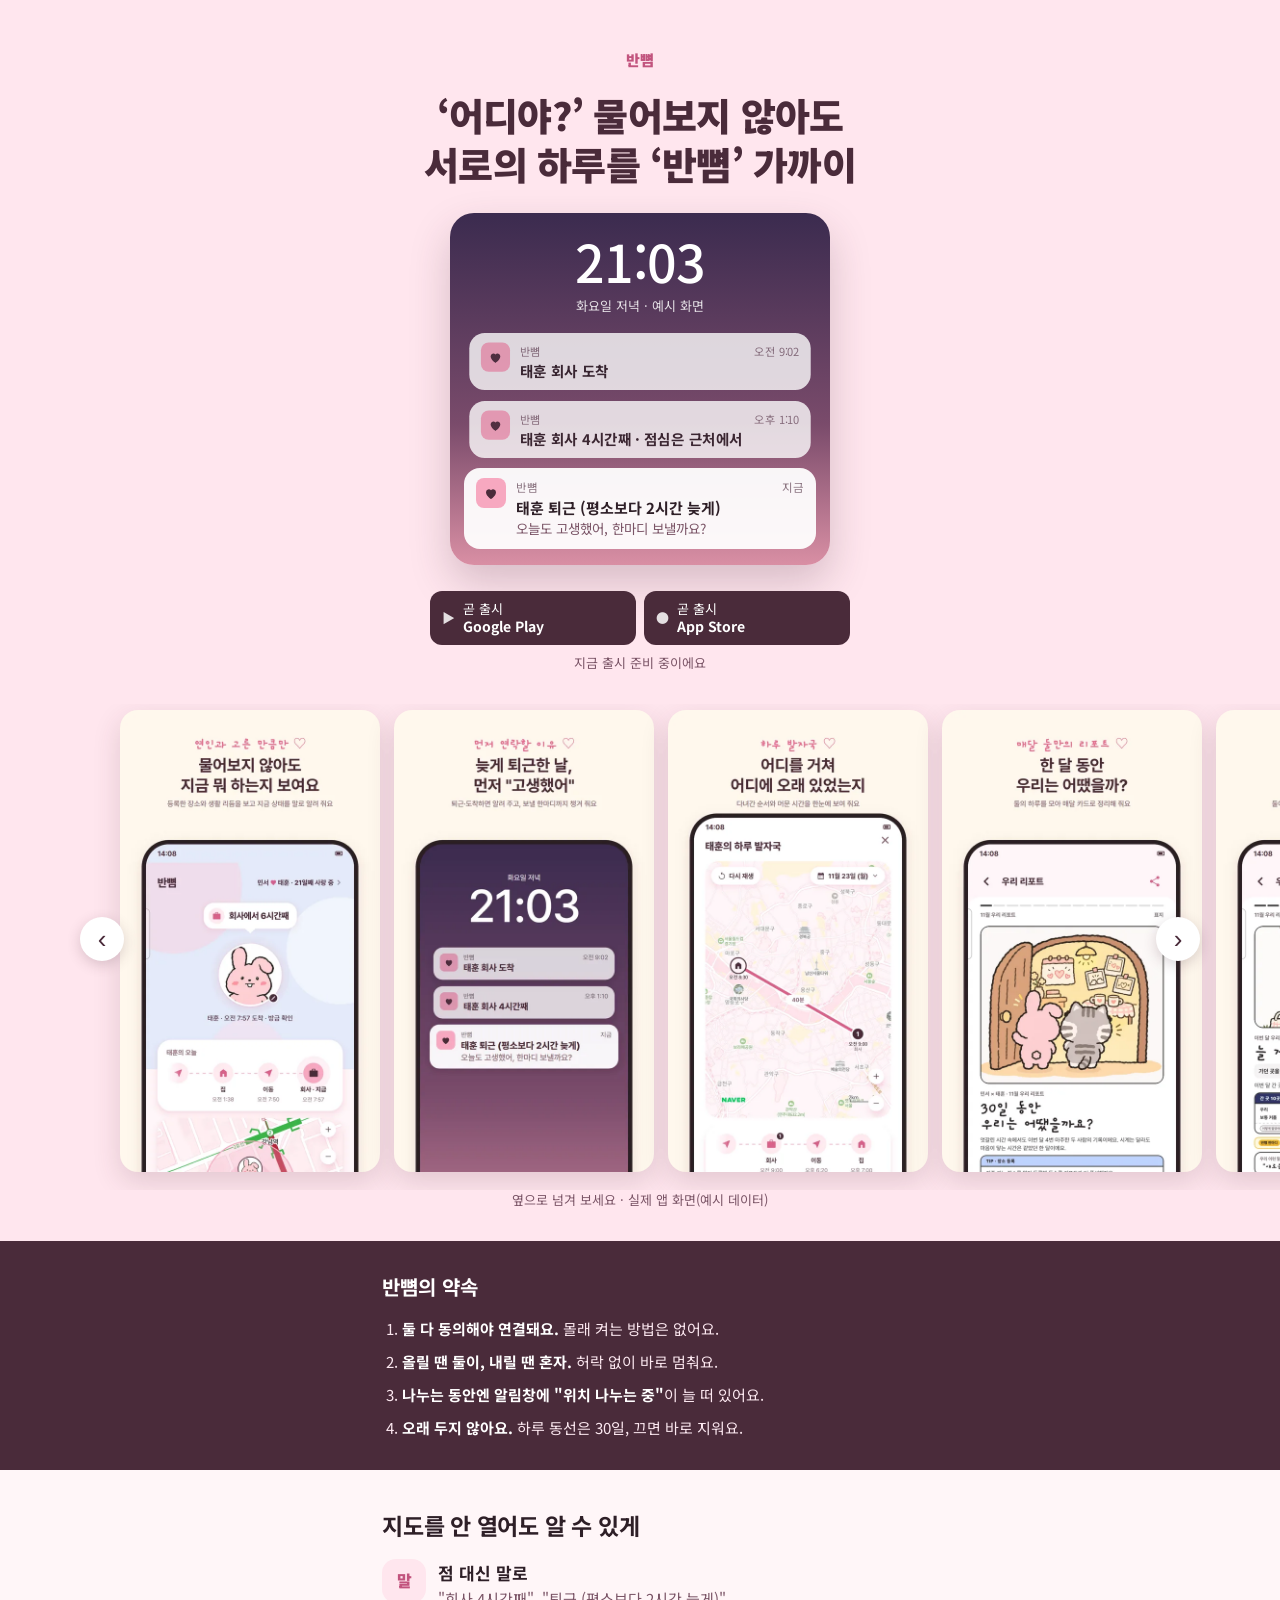
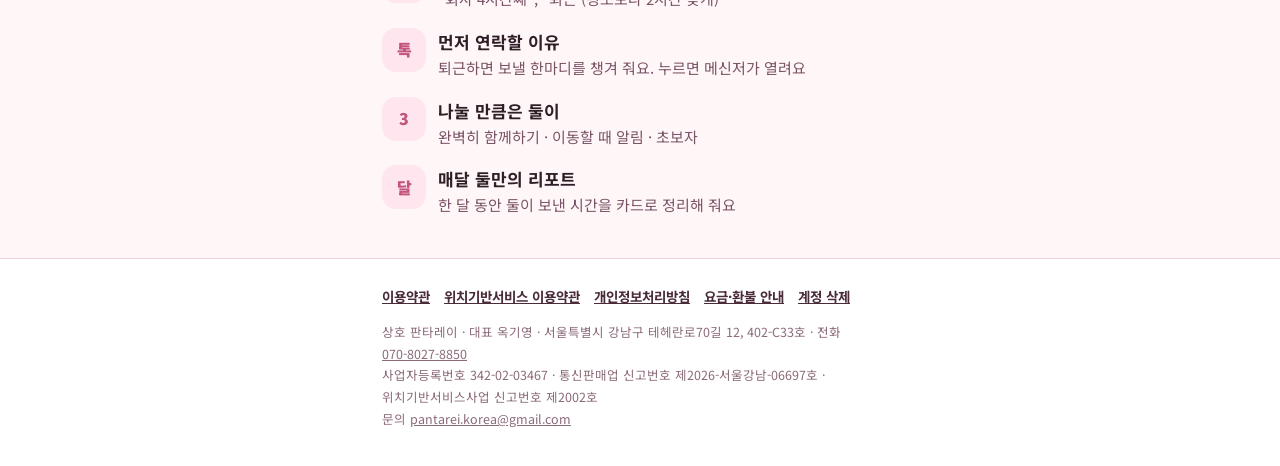
==== commit fa7e0ad1: "바닥글 전화번호 줄 끊김 막기 (본 저장소 9b7b285)" ====
--- a/index.html
+++ b/index.html
@@ -72,6 +72,7 @@
 .shots figcaption{font-size:13px;color:var(--sub);margin-top:6px;text-align:center}
 .foot{background:#fff;color:#8B6A7A;border-top:1px solid var(--line);font-size:12.5px;line-height:1.75}
 .foot .in{padding-top:26px;padding-bottom:max(36px,env(safe-area-inset-bottom))}
+.foot a[href^="tel:"]{white-space:nowrap} /* 전화번호가 줄 중간에서 끊기지 않게 (2026-11-27) */
 .foot .links{display:flex;flex-wrap:wrap;gap:4px 14px;margin-bottom:12px;font-weight:700;font-size:13.5px;color:var(--deep)}
 </style>
 </head>
